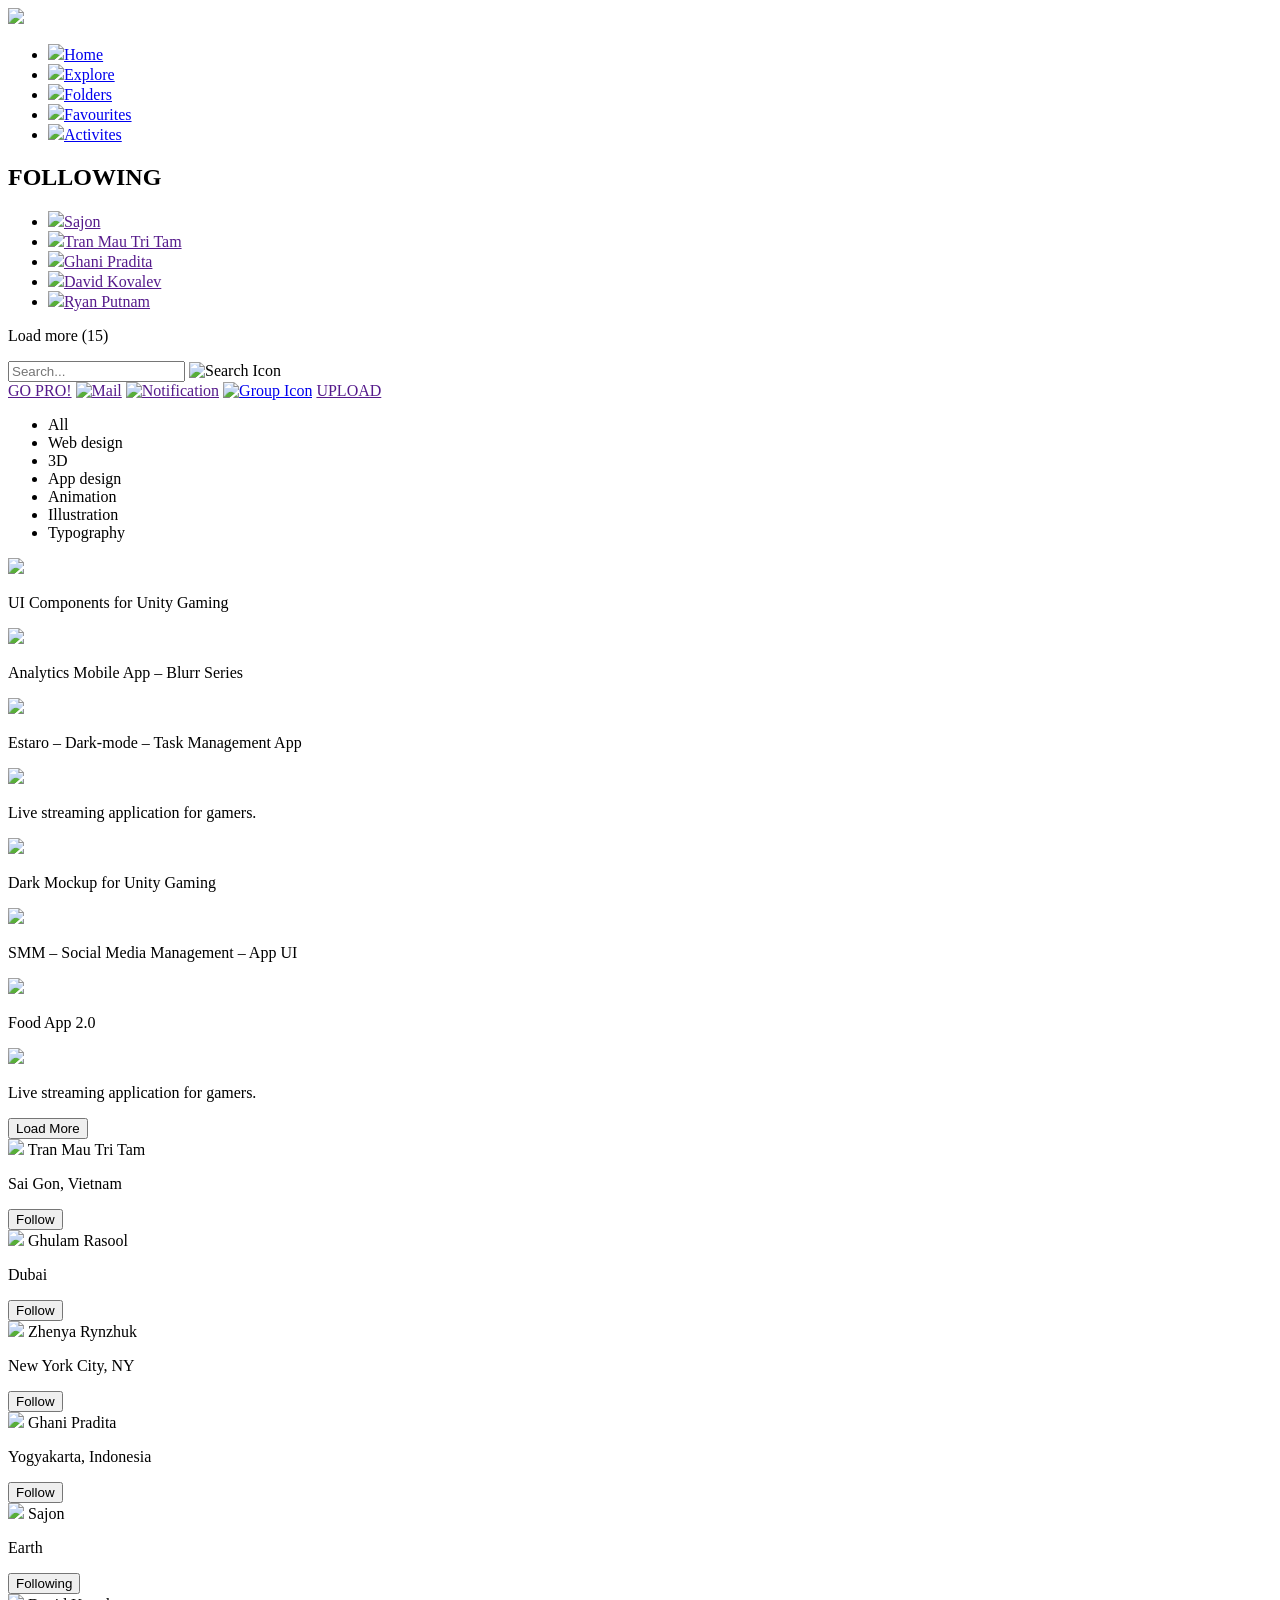
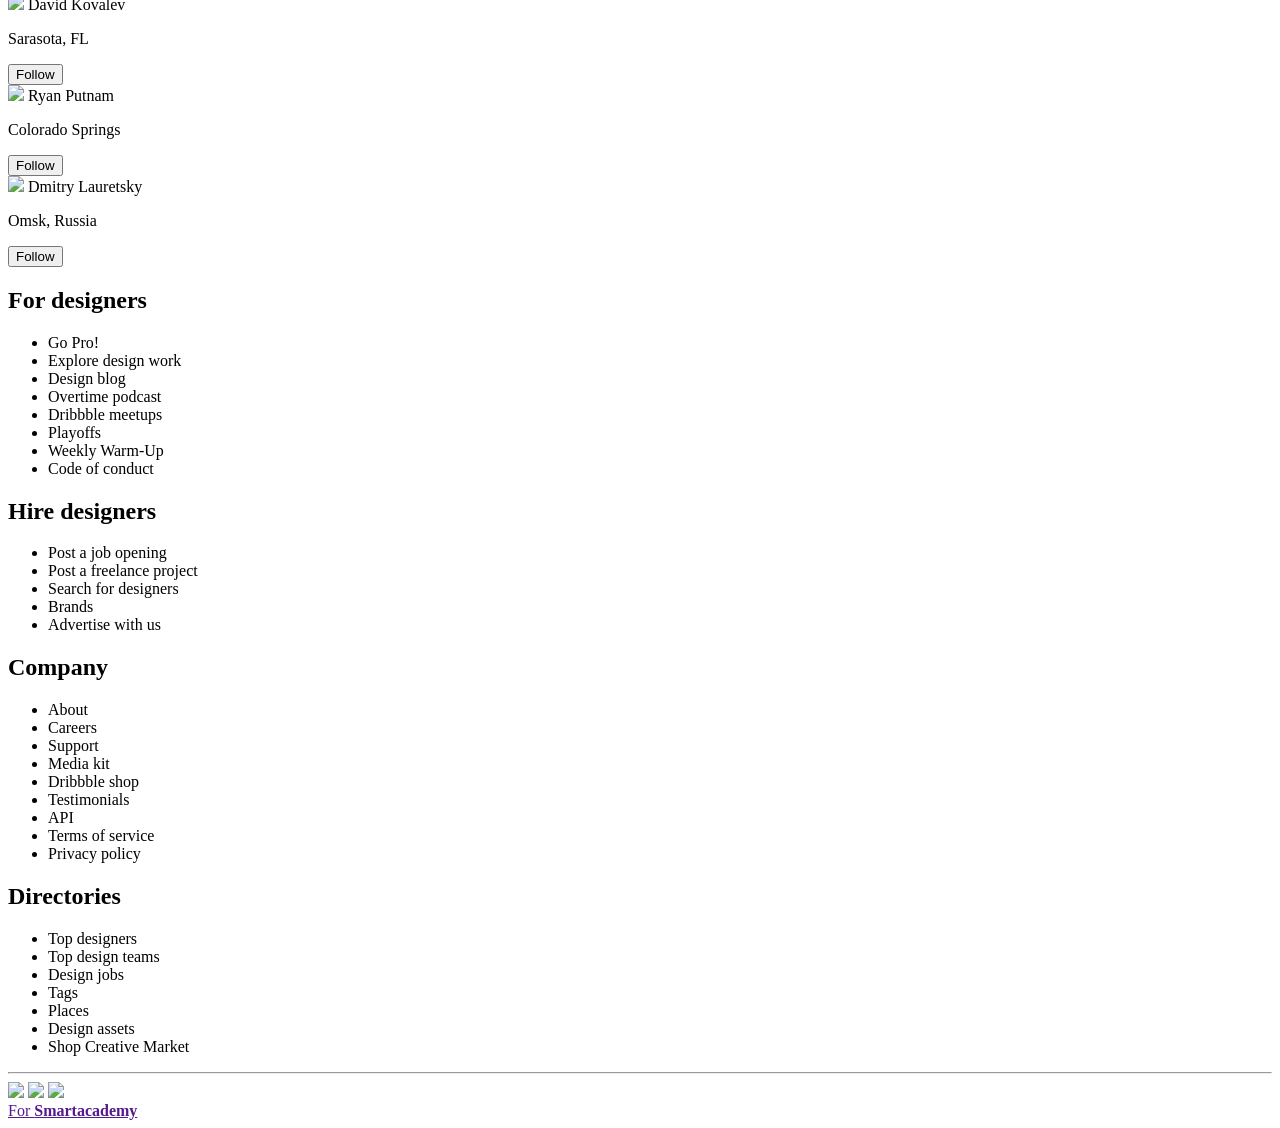
==== index.html @ b130fa00 "Add files via upload" ====
<!DOCTYPE html>
<html lang="ka">
<head>
    <meta charset="UTF-8">
    <meta name="viewport" content="width=device-width, initial-scale=1.0">
    <meta name="description" content="შუალედური დავალება">
    <meta http-equiv="X-UA-Compatible" content="IE=edge">
    <title>შუალედური დავალება</title>
    <link rel="stylesheet" href="css/style.css">
</head>
<body>  
    <div class="main-container">
        <div class="left-block">
            <div class="left-menu-header">
                <a href="index.html"><img src="img/logo.png"></a>
            </div>
            <div class="left-menu-navbar">
                <ul>
                    <li class="main active"><img src="img/home.svg"><a href="index.html">Home</a></li>
                    <li class="explore"><img src="img/Explore.svg"><a href="index.html">Explore</a></li>
                    <li class="folders"><img src="img/folders.svg"><a href="index.html">Folders</a></li>
                    <li class="favourites"><img src="img/favourite.svg"><a href="index.html">Favourites</a></li>
                    <li class="activites"><img src="img/activites.svg"><a href="index.html">Activites</a></li>
                </ul>
            </div>
            <div class="left-menu-following">
                <h2>FOLLOWING</h2>
                <ul>
                    <li><img src="img/2.png"><a href="">Sajon</a></li>
                    <li><img src="img/3.png"><a href="">Tran Mau Tri Tam</a></li>
                    <li><img src="img/4.png"><a href="">Ghani Pradita</a></li>
                    <li><img src="img/6.png"><a href="">David Kovalev</a></li>
                    <li><img src="img/7.png"><a href="">Ryan Putnam</a></li>
                </ul>
                <p>Load more (15)</p>
            </div>
        </div>
        <div class="right-block">
            <div class="header">
                <div class="search">
                    <input type="search" placeholder="Search..." class="seachicon">
                    <img src="img/search.png" alt="Search Icon" class="search-icon">
                </div>

                <div class="userline">
                    <a href="" class="gopro">GO PRO!</a>
                    <a href=""><img src="img/mail.png" alt="Mail"><i class="maildot"></i></a>
                    <a href=""><img src="img/ring.png" alt="Notification"><i class="notificationdot"></i></a>
                    <a href="profile.html" class="avatar"><img src="img/Group .png" alt="Group Icon"></a>
                    <a href="" class="uploadbtn">UPLOAD</a>
                </div>
            </div>
            <div class="content">
                <div class="content-menu">
                    <ul>
                        <li class="submenu-active">All</li>
                        <li>Web design</li>
                        <li>3D</li>
                        <li>App design</li>
                        <li>Animation</li>
                        <li>Illustration</li>
                        <li>Typography</li>
                    </ul>
                </div>
                <div class="content-body">
                    <div class="item">
                        <img src="img/11.png">
                        <p>UI Components for Unity Gaming</p>
                    </div>
                    <div class="item">
                        <img src="img/22.png">
                        <p>Analytics Mobile App – Blurr Series</p>
                    </div>
                    <div class="item">
                        <img src="img/33.png">
                        <p>Estaro – Dark-mode – Task Management App</p>
                    </div>
                    <div class="item">
                        <img src="img/44.png">
                        <p>Live streaming application for gamers.</p>
                    </div>
                    <div class="item">
                        <img src="img/55.png">
                        <p>Dark Mockup for Unity Gaming</p>
                    </div>
                    <div class="item">
                        <img src="img/66.png">
                        <p>SMM – Social Media Management – App UI</p>
                    </div>
                    <div class="item">
                        <img src="img/77.png">
                        <p>Food App 2.0</p>
                    </div>
                    <div class="item">
                        <img src="img/88.png">
                        <p>Live streaming application for gamers.</p>
                    </div>
                </div>
                <div class="load-more">
                    <button>Load More</button>
                </div>

            <div class="members">
                <div class="followingitem">
                    <img src="img/1.png">
                    <a>Tran Mau Tri Tam</a>
                    <p>Sai Gon, Vietnam</p>
                    <button>Follow</button>
                </div>
                <div class="followingitem">
                    <img src="img/2.png">
                    <a>Ghulam Rasool</a>
                    <p>Dubai</p>
                    <button>Follow</button>
                </div>
                <div class="followingitem">
                    <img src="img/3.png">
                    <a>Zhenya Rynzhuk</a>
                    <p>New York City, NY</p>
                    <button>Follow</button>
                </div>
                <div class="followingitem">
                    <img src="img/4.png">
                    <a>Ghani Pradita</a>
                    <p>Yogyakarta, Indonesia</p>
                    <button>Follow</button>
                </div>
                <div class="followingitem">
                    <img src="img/5.png">
                    <a>Sajon</a>
                    <p>Earth</p>
                    <button class="activefollowing">Following</button>
                </div>
                <div class="followingitem">
                    <img src="img/6.png">
                    <a>David Kovalev</a>
                    <p>Sarasota, FL</p>
                    <button>Follow</button>
                </div>
                <div class="followingitem">
                    <img src="img/7.png">
                    <a>Ryan Putnam</a>
                    <p>Colorado Springs</p>
                    <button>Follow</button>
                </div>
                <div class="followingitem">
                    <img src="img/8.png">
                    <a>Dmitry Lauretsky</a>
                    <p>Omsk, Russia</p>
                    <button>Follow</button>
                </div>
            </div>
            <div class="footer">
                <div class="block1">
                    <h2>For designers</h2>
                    <ul>
                        <li>Go Pro!</li> 
                        <li>Explore design work </li>
                        <li>Design blog</li> 
                        <li>Overtime podcast</li> 
                        <li>Dribbble meetups</li> 
                        <li>Playoffs</li> 
                        <li>Weekly Warm-Up</li> 
                        <li>Code of conduct</li>
                    </ul>
                </div>
                <div class="block2">
                    <h2>Hire designers</h2>
                    <ul>
                        <li>Post a job opening</li>
                        <li> Post a freelance project</li>
                        <li> Search for designers</li> 
                        <li>Brands</li>
                        <li>Advertise with us</li>
                    </ul>
                </div>
                <div class="block3">
                    <h2>Company</h2>
                    <ul>
                        <li>About</li>
                        <li>Careers</li>
                        <li>Support </li>
                        <li>Media kit</li>
                        <li>Dribbble shop</li>
                        <li>Testimonials</li> 
                        <li>API</li>
                        <li>Terms of service</li>
                        <li>Privacy policy</li>
                    </ul>
                </div>
                <div class="block4">
                    <h2>Directories</h2>
                    <ul>
                        <li>Top designers </li>
                        <li>Top design teams</li>
                        <li>Design jobs</li>
                        <li>Tags</li>
                        <li>Places</li>
                        <li>Design assets</li>
                        <li>Shop Creative Market</li>                     
                    </ul>
                </div>
            </div>
            <hr />
            <div class="copyright">
                <div class="socialmedia">
                    <a href=""><img src="img/f.png"></a>
                    <a href=""><img src="img/i.png"></a>
                    <a href=""><img src="img/s.png"></a>
                </div>
                <div class="createby">
                    <a href="">For <b>Smartacademy</b></a>
                </div>
            </div>
        </div>
    </div>
</body>
</html>
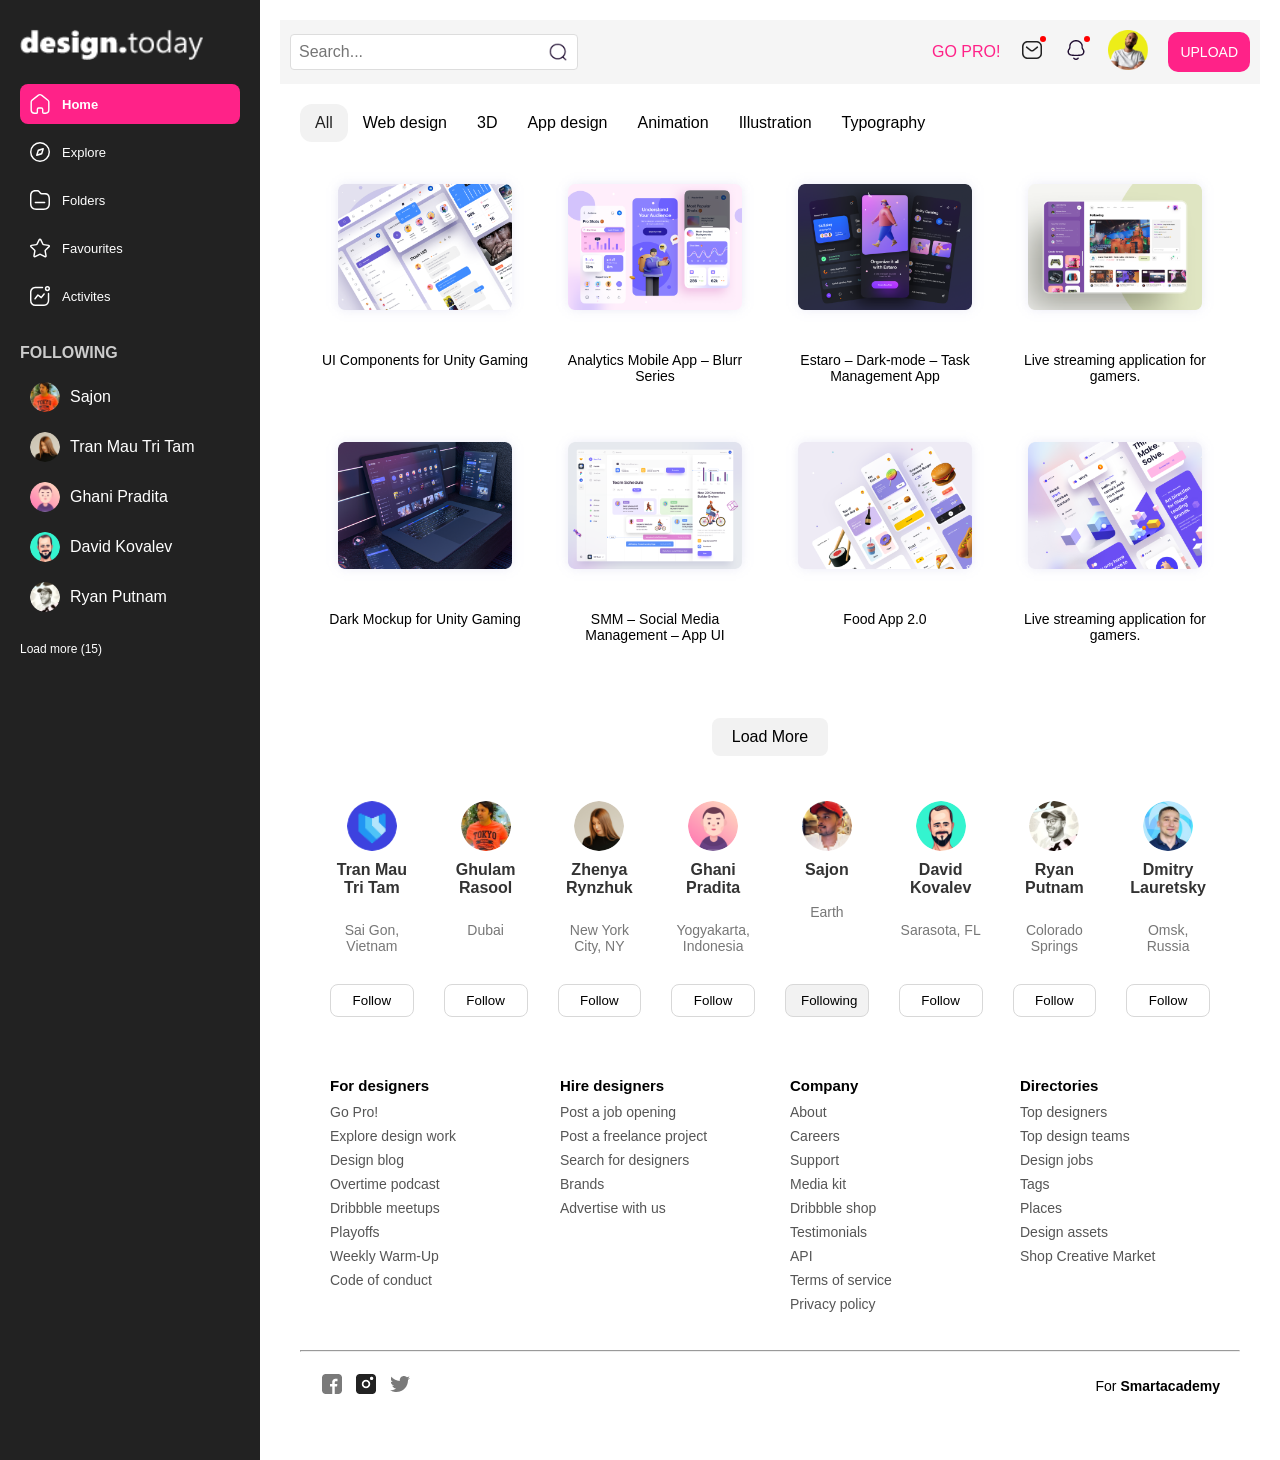
==== commit b870db08: "donee" ====
--- a/index.html
+++ b/index.html
@@ -1,219 +1,219 @@
-<!DOCTYPE html>
-<html lang="ka">
-<head>
-    <meta charset="UTF-8">
-    <meta name="viewport" content="width=device-width, initial-scale=1.0">
-    <meta name="description" content="შუალედური დავალება">
-    <meta http-equiv="X-UA-Compatible" content="IE=edge">
-    <title>შუალედური დავალება</title>
-    <link rel="stylesheet" href="css/style.css">
-</head>
-<body>  
-    <div class="main-container">
-        <div class="left-block">
-            <div class="left-menu-header">
-                <a href="index.html"><img src="img/logo.png"></a>
-            </div>
-            <div class="left-menu-navbar">
-                <ul>
-                    <li class="main active"><img src="img/home.svg"><a href="index.html">Home</a></li>
-                    <li class="explore"><img src="img/Explore.svg"><a href="index.html">Explore</a></li>
-                    <li class="folders"><img src="img/folders.svg"><a href="index.html">Folders</a></li>
-                    <li class="favourites"><img src="img/favourite.svg"><a href="index.html">Favourites</a></li>
-                    <li class="activites"><img src="img/activites.svg"><a href="index.html">Activites</a></li>
-                </ul>
-            </div>
-            <div class="left-menu-following">
-                <h2>FOLLOWING</h2>
-                <ul>
-                    <li><img src="img/2.png"><a href="">Sajon</a></li>
-                    <li><img src="img/3.png"><a href="">Tran Mau Tri Tam</a></li>
-                    <li><img src="img/4.png"><a href="">Ghani Pradita</a></li>
-                    <li><img src="img/6.png"><a href="">David Kovalev</a></li>
-                    <li><img src="img/7.png"><a href="">Ryan Putnam</a></li>
-                </ul>
-                <p>Load more (15)</p>
-            </div>
-        </div>
-        <div class="right-block">
-            <div class="header">
-                <div class="search">
-                    <input type="search" placeholder="Search..." class="seachicon">
-                    <img src="img/search.png" alt="Search Icon" class="search-icon">
-                </div>
-
-                <div class="userline">
-                    <a href="" class="gopro">GO PRO!</a>
-                    <a href=""><img src="img/mail.png" alt="Mail"><i class="maildot"></i></a>
-                    <a href=""><img src="img/ring.png" alt="Notification"><i class="notificationdot"></i></a>
-                    <a href="profile.html" class="avatar"><img src="img/Group .png" alt="Group Icon"></a>
-                    <a href="" class="uploadbtn">UPLOAD</a>
-                </div>
-            </div>
-            <div class="content">
-                <div class="content-menu">
-                    <ul>
-                        <li class="submenu-active">All</li>
-                        <li>Web design</li>
-                        <li>3D</li>
-                        <li>App design</li>
-                        <li>Animation</li>
-                        <li>Illustration</li>
-                        <li>Typography</li>
-                    </ul>
-                </div>
-                <div class="content-body">
-                    <div class="item">
-                        <img src="img/11.png">
-                        <p>UI Components for Unity Gaming</p>
-                    </div>
-                    <div class="item">
-                        <img src="img/22.png">
-                        <p>Analytics Mobile App – Blurr Series</p>
-                    </div>
-                    <div class="item">
-                        <img src="img/33.png">
-                        <p>Estaro – Dark-mode – Task Management App</p>
-                    </div>
-                    <div class="item">
-                        <img src="img/44.png">
-                        <p>Live streaming application for gamers.</p>
-                    </div>
-                    <div class="item">
-                        <img src="img/55.png">
-                        <p>Dark Mockup for Unity Gaming</p>
-                    </div>
-                    <div class="item">
-                        <img src="img/66.png">
-                        <p>SMM – Social Media Management – App UI</p>
-                    </div>
-                    <div class="item">
-                        <img src="img/77.png">
-                        <p>Food App 2.0</p>
-                    </div>
-                    <div class="item">
-                        <img src="img/88.png">
-                        <p>Live streaming application for gamers.</p>
-                    </div>
-                </div>
-                <div class="load-more">
-                    <button>Load More</button>
-                </div>
-
-            <div class="members">
-                <div class="followingitem">
-                    <img src="img/1.png">
-                    <a>Tran Mau Tri Tam</a>
-                    <p>Sai Gon, Vietnam</p>
-                    <button>Follow</button>
-                </div>
-                <div class="followingitem">
-                    <img src="img/2.png">
-                    <a>Ghulam Rasool</a>
-                    <p>Dubai</p>
-                    <button>Follow</button>
-                </div>
-                <div class="followingitem">
-                    <img src="img/3.png">
-                    <a>Zhenya Rynzhuk</a>
-                    <p>New York City, NY</p>
-                    <button>Follow</button>
-                </div>
-                <div class="followingitem">
-                    <img src="img/4.png">
-                    <a>Ghani Pradita</a>
-                    <p>Yogyakarta, Indonesia</p>
-                    <button>Follow</button>
-                </div>
-                <div class="followingitem">
-                    <img src="img/5.png">
-                    <a>Sajon</a>
-                    <p>Earth</p>
-                    <button class="activefollowing">Following</button>
-                </div>
-                <div class="followingitem">
-                    <img src="img/6.png">
-                    <a>David Kovalev</a>
-                    <p>Sarasota, FL</p>
-                    <button>Follow</button>
-                </div>
-                <div class="followingitem">
-                    <img src="img/7.png">
-                    <a>Ryan Putnam</a>
-                    <p>Colorado Springs</p>
-                    <button>Follow</button>
-                </div>
-                <div class="followingitem">
-                    <img src="img/8.png">
-                    <a>Dmitry Lauretsky</a>
-                    <p>Omsk, Russia</p>
-                    <button>Follow</button>
-                </div>
-            </div>
-            <div class="footer">
-                <div class="block1">
-                    <h2>For designers</h2>
-                    <ul>
-                        <li>Go Pro!</li> 
-                        <li>Explore design work </li>
-                        <li>Design blog</li> 
-                        <li>Overtime podcast</li> 
-                        <li>Dribbble meetups</li> 
-                        <li>Playoffs</li> 
-                        <li>Weekly Warm-Up</li> 
-                        <li>Code of conduct</li>
-                    </ul>
-                </div>
-                <div class="block2">
-                    <h2>Hire designers</h2>
-                    <ul>
-                        <li>Post a job opening</li>
-                        <li> Post a freelance project</li>
-                        <li> Search for designers</li> 
-                        <li>Brands</li>
-                        <li>Advertise with us</li>
-                    </ul>
-                </div>
-                <div class="block3">
-                    <h2>Company</h2>
-                    <ul>
-                        <li>About</li>
-                        <li>Careers</li>
-                        <li>Support </li>
-                        <li>Media kit</li>
-                        <li>Dribbble shop</li>
-                        <li>Testimonials</li> 
-                        <li>API</li>
-                        <li>Terms of service</li>
-                        <li>Privacy policy</li>
-                    </ul>
-                </div>
-                <div class="block4">
-                    <h2>Directories</h2>
-                    <ul>
-                        <li>Top designers </li>
-                        <li>Top design teams</li>
-                        <li>Design jobs</li>
-                        <li>Tags</li>
-                        <li>Places</li>
-                        <li>Design assets</li>
-                        <li>Shop Creative Market</li>                     
-                    </ul>
-                </div>
-            </div>
-            <hr />
-            <div class="copyright">
-                <div class="socialmedia">
-                    <a href=""><img src="img/f.png"></a>
-                    <a href=""><img src="img/i.png"></a>
-                    <a href=""><img src="img/s.png"></a>
-                </div>
-                <div class="createby">
-                    <a href="">For <b>Smartacademy</b></a>
-                </div>
-            </div>
-        </div>
-    </div>
-</body>
-</html>
-
+<!DOCTYPE html>
+<html lang="ka">
+<head>
+    <meta charset="UTF-8">
+    <meta name="viewport" content="width=device-width, initial-scale=1.0">
+    <meta name="description" content="შუალედური დავალება">
+    <meta http-equiv="X-UA-Compatible" content="IE=edge">
+    <title>შუალედური დავალება</title>
+    <link rel="stylesheet" href="css/style.css">
+</head>
+<body>  
+    <div class="main-container">
+        <div class="left-block">
+            <div class="left-menu-header">
+                <a href="index.html"><img src="img/logo.png"></a>
+            </div>
+            <div class="left-menu-navbar">
+                <ul>
+                    <li class="main active"><img src="img/home.svg"><a href="index.html">Home</a></li>
+                    <li class="explore"><img src="img/Explore.svg"><a href="index.html">Explore</a></li>
+                    <li class="folders"><img src="img/folders.svg"><a href="index.html">Folders</a></li>
+                    <li class="favourites"><img src="img/favourite.svg"><a href="index.html">Favourites</a></li>
+                    <li class="activites"><img src="img/activites.svg"><a href="index.html">Activites</a></li>
+                </ul>
+            </div>
+            <div class="left-menu-following">
+                <h2>FOLLOWING</h2>
+                <ul>
+                    <li><img src="img/2.png"><a href="">Sajon</a></li>
+                    <li><img src="img/3.png"><a href="">Tran Mau Tri Tam</a></li>
+                    <li><img src="img/4.png"><a href="">Ghani Pradita</a></li>
+                    <li><img src="img/6.png"><a href="">David Kovalev</a></li>
+                    <li><img src="img/7.png"><a href="">Ryan Putnam</a></li>
+                </ul>
+                <p>Load more (15)</p>
+            </div>
+        </div>
+        <div class="right-block">
+            <div class="header">
+                <div class="search">
+                    <input type="search" placeholder="Search..." class="seachicon">
+                    <img src="img/search.png" alt="Search Icon" class="search-icon">
+                </div>
+
+                <div class="userline">
+                    <a href="" class="gopro">GO PRO!</a>
+                    <a href=""><img src="img/mail.png" alt="Mail"><i class="maildot"></i></a>
+                    <a href=""><img src="img/ring.png" alt="Notification"><i class="notificationdot"></i></a>
+                    <a href="profile.html" class="avatar"><img src="img/Group .png" alt="Group Icon"></a>
+                    <a href="" class="uploadbtn">UPLOAD</a>
+                </div>
+            </div>
+            <div class="content">
+                <div class="content-menu">
+                    <ul>
+                        <li class="submenu-active">All</li>
+                        <li>Web design</li>
+                        <li>3D</li>
+                        <li>App design</li>
+                        <li>Animation</li>
+                        <li>Illustration</li>
+                        <li>Typography</li>
+                    </ul>
+                </div>
+                <div class="content-body">
+                    <div class="item">
+                        <img src="img/11.png">
+                        <p>UI Components for Unity Gaming</p>
+                    </div>
+                    <div class="item">
+                        <img src="img/22.png">
+                        <p>Analytics Mobile App – Blurr Series</p>
+                    </div>
+                    <div class="item">
+                        <img src="img/33.png">
+                        <p>Estaro – Dark-mode – Task Management App</p>
+                    </div>
+                    <div class="item">
+                        <img src="img/44.png">
+                        <p>Live streaming application for gamers.</p>
+                    </div>
+                    <div class="item">
+                        <img src="img/55.png">
+                        <p>Dark Mockup for Unity Gaming</p>
+                    </div>
+                    <div class="item">
+                        <img src="img/66.png">
+                        <p>SMM – Social Media Management – App UI</p>
+                    </div>
+                    <div class="item">
+                        <img src="img/77.png">
+                        <p>Food App 2.0</p>
+                    </div>
+                    <div class="item">
+                        <img src="img/88.png">
+                        <p>Live streaming application for gamers.</p>
+                    </div>
+                </div>
+                <div class="load-more">
+                    <button>Load More</button>
+                </div>
+
+            <div class="members">
+                <div class="followingitem">
+                    <img src="img/1.png">
+                    <a>Tran Mau Tri Tam</a>
+                    <p>Sai Gon, Vietnam</p>
+                    <button>Follow</button>
+                </div>
+                <div class="followingitem">
+                    <img src="img/2.png">
+                    <a>Ghulam Rasool</a>
+                    <p>Dubai</p>
+                    <button>Follow</button>
+                </div>
+                <div class="followingitem">
+                    <img src="img/3.png">
+                    <a>Zhenya Rynzhuk</a>
+                    <p>New York City, NY</p>
+                    <button>Follow</button>
+                </div>
+                <div class="followingitem">
+                    <img src="img/4.png">
+                    <a>Ghani Pradita</a>
+                    <p>Yogyakarta, Indonesia</p>
+                    <button>Follow</button>
+                </div>
+                <div class="followingitem">
+                    <img src="img/5.png">
+                    <a>Sajon</a>
+                    <p>Earth</p>
+                    <button class="activefollowing">Following</button>
+                </div>
+                <div class="followingitem">
+                    <img src="img/6.png">
+                    <a>David Kovalev</a>
+                    <p>Sarasota, FL</p>
+                    <button>Follow</button>
+                </div>
+                <div class="followingitem">
+                    <img src="img/7.png">
+                    <a>Ryan Putnam</a>
+                    <p>Colorado Springs</p>
+                    <button>Follow</button>
+                </div>
+                <div class="followingitem">
+                    <img src="img/8.png">
+                    <a>Dmitry Lauretsky</a>
+                    <p>Omsk, Russia</p>
+                    <button>Follow</button>
+                </div>
+            </div>
+            <div class="footer">
+                <div class="block1">
+                    <h2>For designers</h2>
+                    <ul>
+                        <li>Go Pro!</li> 
+                        <li>Explore design work </li>
+                        <li>Design blog</li> 
+                        <li>Overtime podcast</li> 
+                        <li>Dribbble meetups</li> 
+                        <li>Playoffs</li> 
+                        <li>Weekly Warm-Up</li> 
+                        <li>Code of conduct</li>
+                    </ul>
+                </div>
+                <div class="block2">
+                    <h2>Hire designers</h2>
+                    <ul>
+                        <li>Post a job opening</li>
+                        <li> Post a freelance project</li>
+                        <li> Search for designers</li> 
+                        <li>Brands</li>
+                        <li>Advertise with us</li>
+                    </ul>
+                </div>
+                <div class="block3">
+                    <h2>Company</h2>
+                    <ul>
+                        <li>About</li>
+                        <li>Careers</li>
+                        <li>Support </li>
+                        <li>Media kit</li>
+                        <li>Dribbble shop</li>
+                        <li>Testimonials</li> 
+                        <li>API</li>
+                        <li>Terms of service</li>
+                        <li>Privacy policy</li>
+                    </ul>
+                </div>
+                <div class="block4">
+                    <h2>Directories</h2>
+                    <ul>
+                        <li>Top designers </li>
+                        <li>Top design teams</li>
+                        <li>Design jobs</li>
+                        <li>Tags</li>
+                        <li>Places</li>
+                        <li>Design assets</li>
+                        <li>Shop Creative Market</li>                     
+                    </ul>
+                </div>
+            </div>
+            <hr />
+            <div class="copyright">
+                <div class="socialmedia">
+                    <a href=""><img src="img/f.png"></a>
+                    <a href=""><img src="img/i.png"></a>
+                    <a href=""><img src="img/s.png"></a>
+                </div>
+                <div class="createby">
+                    <a href="">For <b>Smartacademy</b></a>
+                </div>
+            </div>
+        </div>
+    </div>
+</body>
+</html>
+
--- a/css/style.css
+++ b/css/style.css
@@ -0,0 +1,477 @@
+* {
+    margin: 0;
+    padding: 0;
+    box-sizing: border-box;
+    font-family: Arial, sans-serif;
+}
+p{
+    color: #FFFFFF;
+    font-size: 12px;
+    padding: 20px 0;
+}
+.main-container {
+    display: flex;
+    min-height: 100vh;
+}
+.left-block {
+    width: 260px;
+    background-color: #222;
+    color: white;
+    padding: 20px;
+    display: flex;
+    flex-direction: column;
+    min-height: 100vh;
+}
+.left-menu-header {
+    display: flex;
+    align-items: center;
+    justify-content: space-between;
+    margin-bottom: 20px;
+}
+.left-menu-header img {
+    height: 40px;
+}
+.left-menu-navbar ul {
+    list-style: none;
+    padding: 0;
+}
+.left-menu-navbar li{
+    display: flex;
+    align-items: center;
+    padding: 8px;
+    margin-bottom: 8px;
+    border-radius: 8px;
+    color: #FFFFFF;
+    font-size:14px;
+    text-decoration: none;
+    font-weight: normal;  
+    transition: background 0.3s ease;
+}
+.left-menu-navbar a{
+    color: #fff;
+    text-decoration: none;
+    font-size: 13px;
+}
+.left-menu-navbar li:hover {
+    background: rgba(255, 255, 255, 0.2);
+}
+.left-menu-navbar ul li img {
+    float: left;
+    margin-right: 10px;
+    width: 24px;
+    height: 24px;
+}
+.left-menu-navbar .active{
+    background: #ff2288;
+    font-weight: bold;
+}
+.left-menu-following {
+    margin-top: 20px;
+}
+.left-menu-following h2 {
+    font-size: 16px;
+    margin-bottom: 10px;
+    color: #ccc;
+}
+.left-menu-following ul {
+    list-style: none;
+    padding: 0;
+    margin: 0;
+}
+.left-menu-following li {
+    display: flex;
+    align-items: center;
+    padding: 10px;
+}
+.left-menu-following li img {
+    width: 30px;
+    height: 30px;
+    border-radius: 50%;
+    margin-right: 10px;
+    float: left;
+}
+.left-menu-following li a {
+    display: inline-block;
+    color: #FFFFFF;
+    font-size: 16px;
+    line-height: 30px;
+    transition: background 0.3s ease;
+    text-decoration: none;
+}
+.right-block {
+    flex: 1;
+    display: flex;
+    flex-direction: column;
+    padding: 20px;
+    background-color: #fff;
+}
+.header {
+    display: flex;
+    justify-content: space-between;
+    align-items: center;
+    padding: 10px;
+    background-color: #f5f5f5;
+}
+.gopro{
+    color: #FF2288;
+}
+.search {
+    width: 30%;
+}
+.search input[type="search"] {
+    width: 100%;
+    padding: 8px;
+    font-size: 16px;
+    border: 1px solid #ddd;
+    border-radius: 4px;
+}
+.userline {
+    display: flex;
+    align-items: center;
+    gap: 20px;
+}
+.userline a {
+    text-decoration: none;
+    position: relative;
+}
+.userline a:hover {
+    color: #007BFF;
+}
+.userline img {
+    width: 24px;
+    height: 24px;
+    position: relative;
+}
+.userline .avatar img {
+    width: 40px;
+    height: 40px;  
+}
+.maildot, .notificationdot {
+    content: '';
+    position: absolute;
+    width: 6px;
+    height: 6px;
+    background-color: red;
+    top: -2px;
+    right: -2px;
+    border-radius: 50%;
+}
+.uploadbtn {
+    background-color: #FF2288;
+    padding: 12px;
+    color: #fff;
+    text-decoration: none;
+    border-radius: 10px;
+    font-size: 14px;
+}
+.uploadbtn:hover {
+    color: #fff;
+}
+.search {
+    position: relative;
+    width: 30%;
+}
+.seachicon {
+    width: 100%;
+    padding: 8px;
+    font-size: 16px;
+    border: 1px solid #ddd;
+    border-radius: 4px;
+    padding-right: 35px;
+}
+.search-icon {
+    position: absolute;
+    right: 10px;
+    top: 50%;
+    transform: translateY(-50%);
+    width: 20px;
+    height: 20px;
+    cursor: pointer;
+    transition: opacity 0.3s ease;
+}
+.search-icon:hover {
+    opacity: 0.7;
+}
+.content {
+    flex: 2;
+    padding: 20px;
+}
+.content-menu ul{
+    list-style-type: none;
+    padding: 0;
+    margin: 0;
+    display: inline-block;
+}
+.content-menu ul li{
+    float: left;
+    padding: 10px 15px;
+}
+.submenu-active{
+    background-color: #f2f2f2;
+    color: #222222;
+    border-radius: 12px;
+}
+.content-body {
+    display: grid;
+    grid-template-columns: repeat(4, 1fr);
+    gap: 20px;
+    padding: 20px;
+}
+.item {
+    text-align: center;
+    border-radius: 8px;
+    box-sizing: border-box;
+}
+.item img {
+    width: 100%;
+    height: auto;
+    margin: 0;
+    padding: 0;
+    box-sizing: border-box;
+}
+.item:hover {
+    transform: scale(1.05);
+    box-shadow: 0 4px 12px rgba(0, 0, 0, 0.1);
+}
+.item:focus {
+    outline: 3px solid #007BFF;
+    box-shadow: 0 4px 12px rgba(0, 0, 0, 0.1);
+}
+.item p {
+    font-size: 14px;
+    color: #000;
+}
+.load-more {
+    border-radius: 12px;
+    padding: 15px;
+    display: flex;
+    justify-content: center;
+    align-items: center;
+    margin-top: 20px;
+}
+.load-more button {
+    background-color: #F2F2F2;
+    color: #000;
+    border: none;
+    padding: 10px 20px;
+    font-size: 16px;
+    border-radius: 8px;
+    cursor: pointer;
+    transition: background-color 0.3s ease;
+}
+@media (max-width: 1024px) {
+    .content-body {
+        grid-template-columns: repeat(2, 1fr);
+    }
+}
+@media (max-width: 600px) {
+    .content-body {
+        grid-template-columns: 1fr;
+    }
+}
+.members {
+    display: flex;
+    justify-content: space-between;
+    gap: 10px;
+    padding: 20px;
+    box-sizing: border-box;
+}
+.followingitem {
+    flex: 1 1 12%;
+    text-align: center;
+    padding: 10px;
+    transition: transform 0.3s ease, box-shadow 0.3s ease;
+    box-sizing: border-box;
+    min-width: 100px;
+    display: flex;
+    flex-direction: column;
+    justify-content: space-between;
+}
+.followingitem img {
+    width: 50px;
+    height: 50px;
+    border-radius: 50%;
+    margin: 0 auto 10px;
+}
+.followingitem a {
+    font-size: 16px;
+    font-weight: bold;
+    color: #333;
+    display: block;
+    margin-bottom: 5px;
+}
+.followingitem p {
+    font-size: 14px;
+    color: #777;
+    margin-bottom: 10px;
+    flex-grow: 1;
+}
+.followingitem button {
+    padding: 8px 15px;
+    background-color: #fff;
+    color: #000;
+    border: 1px solid #D8D8D8;
+    border-radius: 8px;
+    cursor: pointer;
+    transition: background-color 0.3s ease;
+    margin-top: auto;
+}
+.followingitem button:hover {
+    background-color: #f2f2f2;
+}
+.followingitem button.activefollowing {
+    background-color: #f2f2f2;
+}
+@media (max-width: 1200px) {
+    .followingitem {
+        flex: 1 1 12%;
+    }
+}
+@media (max-width: 800px) {
+    .followingitem {
+        flex: 1 1 20%;
+    }
+}
+@media (max-width: 600px) {
+    .followingitem {
+        flex: 1 1 25%;
+    }
+}
+.footer {
+    display: flex;
+    flex-wrap: wrap;
+    justify-content: space-between;
+    gap: 20px;
+    padding: 20px;
+    box-sizing: border-box;
+}
+.footer h2 {
+    font-size: 15px;
+    margin-bottom: 10px;
+}
+.footer ul {
+    list-style: none;
+    padding: 0;
+    margin: 0;
+}
+.footer li {
+    font-size: 14px;
+    margin-bottom: 8px;
+    color: #555;
+}
+.footer .block1, .footer .block2, .footer .block3, .footer .block4 {
+    flex: 1 1 22%;
+    padding: 10px;
+    box-sizing: border-box;
+}
+@media (max-width: 1200px) {
+    .footer .block1, .footer .block2, .footer .block3, .footer .block4 {
+        flex: 1 1 48%;
+    }
+}
+@media (max-width: 768px) {
+    .footer .block1, .footer .block2, .footer .block3, .footer .block4 {
+        flex: 1 1 100%;
+    }
+}
+@media (max-width: 480px) {
+    .footer {
+        flex-direction: column;
+        align-items: center;
+    }
+    .footer .block1, .footer .block2, .footer .block3, .footer .block4 {
+        text-align: center;
+        margin-bottom: 20px;
+    }
+}
+.copyright {
+    display: flex;
+    justify-content: space-between;
+    align-items: center;
+    padding: 20px;
+}
+.socialmedia {
+    display: flex;
+    gap: 10px;
+}
+.socialmedia a {
+    display: block;
+}
+.createby {
+    text-align: right;
+}
+.createby a {
+    font-size: 14px;
+    color: #000;
+    text-decoration: none;
+}
+.createby b {
+    font-weight: bold;
+}
+.socialmedia a img {
+    width: 24px;
+    height: 24px;
+    transition: transform 0.3s ease;
+}
+.socialmedia a:hover img {
+    transform: scale(1.1);
+}
+.table-container {
+    overflow-x: auto;
+    margin: 20px;
+}
+.responsive-table {
+    width: 100%;
+    border-collapse: collapse;
+    font-size: 12px;
+    color: #afafaf;
+}
+.responsive-table th, .responsive-table td {
+    padding: 15px;
+    text-align: left;
+    border-bottom: 1px solid #f2f2f2;
+}
+.responsive-table th {
+    background-color: #f2f2f2;
+    font-weight: normal;
+    color:black;
+}
+.responsive-table tbody tr:hover {
+    background-color: #f2f2f2;
+    color: black;
+    border-radius: 12px;
+}
+.activerow{
+    color:#ff2288;
+}
+@media (max-width: 768px) {
+    .responsive-table th, .responsive-table td {
+        font-size: 12px;
+        padding: 8px;
+    }
+    .responsive-table, .responsive-table thead, .responsive-table tbody, .responsive-table th, .responsive-table td, .responsive-table tr {
+        display: block;
+    }
+    .responsive-table thead {
+        display: none;
+    }
+    .responsive-table tr {
+        margin-bottom: 15px;
+    }
+    .responsive-table td {
+        position: relative;
+        padding-left: 50%;
+    }
+    .responsive-table td::before {
+        content: attr(data-label);
+        position: absolute;
+        left: 10px;
+        top: 10px;
+        font-weight: bold;
+    }
+}
+@media (max-width: 480px) {
+    .responsive-table td::before {
+        font-size: 10px;
+    }
+}
